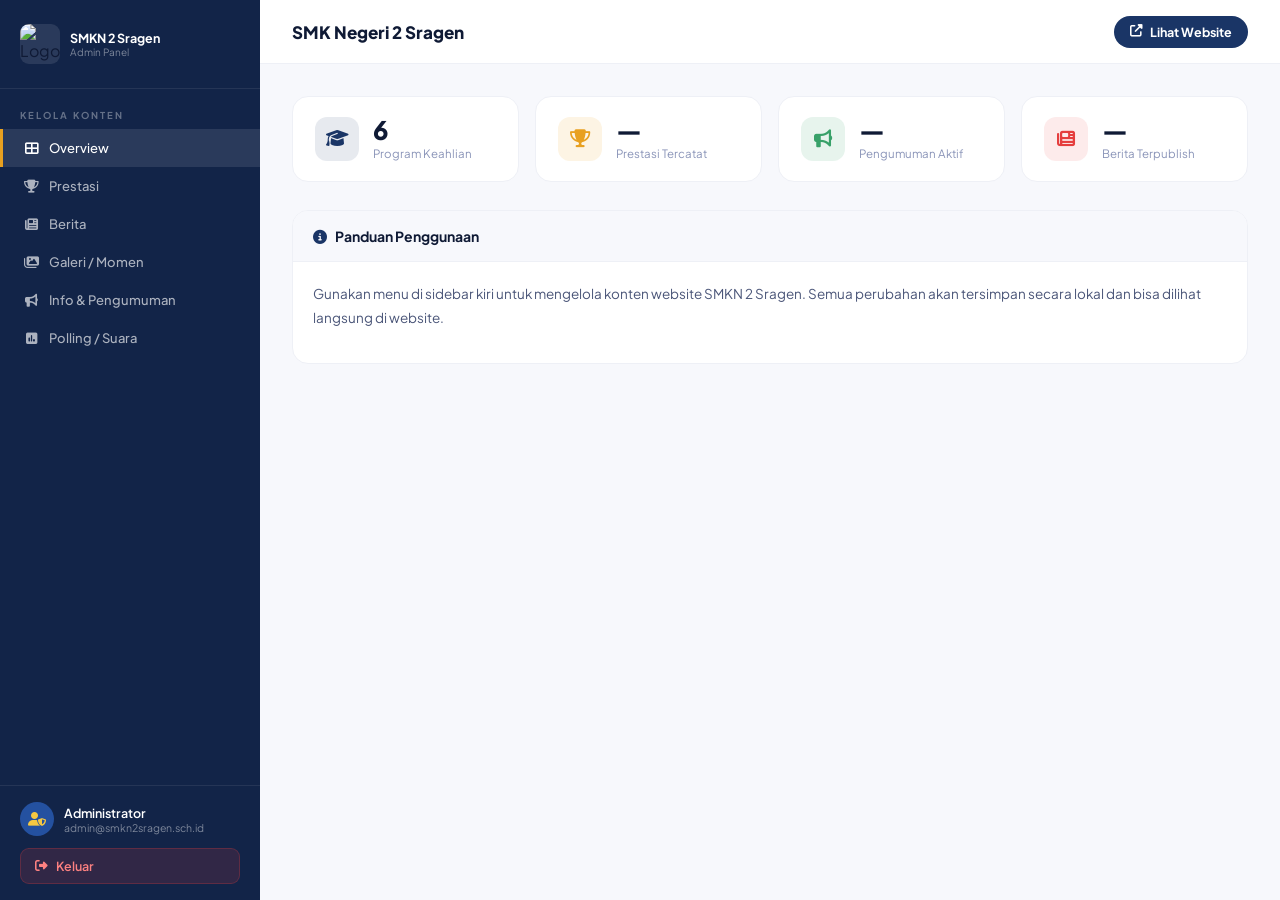
==== dashboard.html @ e3b2fd7d "Add files via upload" ====
<!DOCTYPE html>
<html lang="id">
<head>
  <meta charset="UTF-8" />
  <meta name="viewport" content="width=device-width, initial-scale=1.0" />
  <link rel="icon" href="https://smkn2sragen.sch.id/twosra-iot/assets/img/profile-img.png" />
  <title>Dashboard Admin — SMK Negeri 2 Sragen</title>
  <meta name="robots" content="noindex, nofollow" />
  <link rel="preconnect" href="https://fonts.googleapis.com" />
  <link href="https://fonts.googleapis.com/css2?family=Plus+Jakarta+Sans:wght@300;400;500;600;700;800&display=swap" rel="stylesheet" />
  <link rel="stylesheet" href="https://cdnjs.cloudflare.com/ajax/libs/font-awesome/6.5.0/css/all.min.css" />
  <style>
    *, *::before, *::after { box-sizing: border-box; margin: 0; padding: 0; }
    :root {
      --navy: #1a3566; --navy-dk: #122448; --navy-lt: #2451a0;
      --gold: #e8a020; --gold-lt: #f5c842;
      --white: #ffffff; --gray-1: #f7f8fc; --gray-2: #eef0f6; --gray-3: #d1d5e0;
      --text-1: #0f1a35; --text-2: #4a5578; --text-3: #8a94b8;
      --green: #38a169; --red: #e53e3e; --orange: #dd6b20;
      --sans: 'Plus Jakarta Sans', system-ui, sans-serif;
      --sidebar-w: 260px;
    }
    html { scroll-behavior: smooth; }
    body { font-family: var(--sans); background: var(--gray-1); color: var(--text-1); display: flex; min-height: 100vh; }

    /* ── SIDEBAR ── */
    .sidebar {
      width: var(--sidebar-w); background: var(--navy-dk);
      position: fixed; top: 0; left: 0; bottom: 0;
      display: flex; flex-direction: column;
      z-index: 100; transition: transform .3s;
    }
    .sidebar-logo {
      padding: 24px 20px; border-bottom: 1px solid rgba(255,255,255,.08);
      display: flex; align-items: center; gap: 10px;
    }
    .sidebar-logo-icon {
      width: 40px; height: 40px; border-radius: 9px;
      overflow: hidden; background: rgba(255,255,255,.1);
      display: flex; align-items: center; justify-content: center; flex-shrink: 0;
    }
    .sidebar-logo-icon img { width: 100%; height: 100%; object-fit: contain; }
    .sidebar-logo-text .name { font-size: 12.5px; font-weight: 700; color: #fff; line-height: 1.3; }
    .sidebar-logo-text .sub { font-size: 10px; color: rgba(255,255,255,.45); }

    .sidebar-section-title {
      font-size: 9.5px; font-weight: 700; letter-spacing: 2px; text-transform: uppercase;
      color: rgba(255,255,255,.35); padding: 20px 20px 8px;
    }
    .sidebar-nav { flex: 1; overflow-y: auto; padding-bottom: 16px; }
    .nav-item {
      display: flex; align-items: center; gap: 10px;
      padding: 11px 20px; font-size: 13px; font-weight: 500;
      color: rgba(255,255,255,.65); text-decoration: none; cursor: pointer;
      border-left: 3px solid transparent;
      transition: background .2s, color .2s, border-color .2s;
    }
    .nav-item:hover { background: rgba(255,255,255,.06); color: rgba(255,255,255,.9); }
    .nav-item.active { background: rgba(255,255,255,.1); color: #fff; border-left-color: var(--gold); }
    .nav-item i { width: 16px; text-align: center; font-size: 13px; }
    .nav-item .badge {
      margin-left: auto; background: var(--gold); color: var(--navy-dk);
      font-size: 9px; font-weight: 800; padding: 1px 7px; border-radius: 100px;
    }

    .sidebar-footer {
      padding: 16px 20px; border-top: 1px solid rgba(255,255,255,.08);
    }
    .admin-info { display: flex; align-items: center; gap: 10px; margin-bottom: 12px; }
    .admin-avatar {
      width: 34px; height: 34px; border-radius: 50%;
      background: var(--navy-lt); display: flex; align-items: center;
      justify-content: center; font-size: 14px; color: var(--gold-lt); flex-shrink: 0;
    }
    .admin-name { font-size: 12.5px; font-weight: 600; color: #fff; }
    .admin-role { font-size: 10.5px; color: rgba(255,255,255,.45); }
    .btn-logout {
      display: flex; align-items: center; gap: 8px;
      width: 100%; padding: 9px 14px; border-radius: 9px;
      background: rgba(229,62,62,.15); border: 1px solid rgba(229,62,62,.25);
      color: #fc8181; font-family: var(--sans); font-size: 12.5px; font-weight: 600;
      cursor: pointer; transition: background .2s;
    }
    .btn-logout:hover { background: rgba(229,62,62,.25); }

    /* ── MAIN ── */
    .main {
      margin-left: var(--sidebar-w); flex: 1;
      display: flex; flex-direction: column; min-height: 100vh;
    }

    /* Topbar */
    .topbar {
      background: var(--white); border-bottom: 1px solid var(--gray-2);
      padding: 0 32px; height: 64px;
      display: flex; align-items: center; justify-content: space-between;
      position: sticky; top: 0; z-index: 50;
    }
    .topbar-left h2 { font-size: 17px; font-weight: 800; color: var(--text-1); }
    .topbar-left p { font-size: 12px; color: var(--text-3); }
    .topbar-right { display: flex; align-items: center; gap: 10px; }
    .topbar-btn {
      width: 36px; height: 36px; border-radius: 9px;
      background: var(--gray-1); border: 1px solid var(--gray-2);
      display: flex; align-items: center; justify-content: center;
      font-size: 13px; color: var(--text-2); cursor: pointer;
      transition: background .2s, color .2s;
    }
    .topbar-btn:hover { background: var(--navy); color: #fff; }
    .view-site-btn {
      display: inline-flex; align-items: center; gap: 7px;
      background: var(--navy); color: #fff;
      padding: 8px 16px; border-radius: 100px;
      font-size: 12.5px; font-weight: 700; text-decoration: none;
      transition: background .2s;
    }
    .view-site-btn:hover { background: var(--navy-lt); }

    /* Content area */
    .content { padding: 32px; flex: 1; }

    /* ── PANELS (tabs) ── */
    .panel { display: none; }
    .panel.active { display: block; }

    /* ── OVERVIEW CARDS ── */
    .overview-grid { display: grid; grid-template-columns: repeat(4,1fr); gap: 16px; margin-bottom: 28px; }
    .ov-card {
      background: var(--white); border-radius: 16px; padding: 20px 22px;
      border: 1px solid var(--gray-2);
      display: flex; align-items: center; gap: 14px;
    }
    .ov-icon {
      width: 44px; height: 44px; border-radius: 12px; flex-shrink: 0;
      display: flex; align-items: center; justify-content: center; font-size: 18px;
    }
    .ov-icon.navy { background: rgba(26,53,102,.1); color: var(--navy); }
    .ov-icon.gold { background: rgba(232,160,32,.12); color: var(--gold); }
    .ov-icon.green { background: rgba(56,161,105,.12); color: var(--green); }
    .ov-icon.red { background: rgba(229,62,62,.1); color: var(--red); }
    .ov-num { font-size: 1.6rem; font-weight: 800; color: var(--text-1); line-height: 1; }
    .ov-lbl { font-size: 11.5px; color: var(--text-3); margin-top: 3px; }

    /* ── SECTION HEADER ── */
    .sec-header {
      display: flex; align-items: center; justify-content: space-between;
      margin-bottom: 20px; flex-wrap: wrap; gap: 12px;
    }
    .sec-header h3 { font-size: 16px; font-weight: 800; color: var(--text-1); }
    .sec-header p { font-size: 12.5px; color: var(--text-3); margin-top: 2px; }

    /* ── BUTTONS ── */
    .btn-primary {
      display: inline-flex; align-items: center; gap: 7px;
      background: var(--navy); color: #fff;
      padding: 9px 18px; border-radius: 100px;
      font-family: var(--sans); font-size: 12.5px; font-weight: 700;
      border: none; cursor: pointer; transition: background .2s, transform .2s;
    }
    .btn-primary:hover { background: var(--navy-lt); transform: translateY(-1px); }
    .btn-danger {
      display: inline-flex; align-items: center; gap: 6px;
      background: rgba(229,62,62,.1); color: var(--red);
      padding: 7px 14px; border-radius: 100px;
      font-family: var(--sans); font-size: 11.5px; font-weight: 700;
      border: 1px solid rgba(229,62,62,.2); cursor: pointer; transition: background .2s;
    }
    .btn-danger:hover { background: rgba(229,62,62,.18); }
    .btn-edit {
      display: inline-flex; align-items: center; gap: 6px;
      background: rgba(26,53,102,.08); color: var(--navy);
      padding: 7px 14px; border-radius: 100px;
      font-family: var(--sans); font-size: 11.5px; font-weight: 700;
      border: 1px solid rgba(26,53,102,.15); cursor: pointer; transition: background .2s;
    }
    .btn-edit:hover { background: rgba(26,53,102,.15); }
    .btn-sm {
      padding: 5px 12px !important; font-size: 11px !important;
    }

    /* ── TABLE ── */
    .table-wrap {
      background: var(--white); border-radius: 16px;
      border: 1px solid var(--gray-2); overflow: hidden;
    }
    .table-toolbar {
      padding: 16px 20px; border-bottom: 1px solid var(--gray-2);
      display: flex; align-items: center; gap: 10px; flex-wrap: wrap;
    }
    .search-input {
      flex: 1; min-width: 180px; padding: 8px 14px;
      border: 1.5px solid var(--gray-3); border-radius: 100px;
      font-family: var(--sans); font-size: 13px; color: var(--text-1);
      outline: none; background: var(--gray-1);
    }
    .search-input:focus { border-color: var(--navy); background: var(--white); }
    table { width: 100%; border-collapse: collapse; }
    thead th {
      background: var(--gray-1); padding: 11px 16px;
      text-align: left; font-size: 11px; font-weight: 700;
      letter-spacing: 1px; text-transform: uppercase; color: var(--text-3);
      border-bottom: 1px solid var(--gray-2);
    }
    tbody tr { border-bottom: 1px solid var(--gray-2); transition: background .15s; }
    tbody tr:last-child { border-bottom: none; }
    tbody tr:hover { background: var(--gray-1); }
    tbody td { padding: 13px 16px; font-size: 13px; color: var(--text-2); vertical-align: middle; }
    tbody td strong { color: var(--text-1); font-weight: 600; }
    .td-actions { display: flex; gap: 6px; }

    /* Badge status */
    .status {
      display: inline-flex; align-items: center; gap: 5px;
      font-size: 10.5px; font-weight: 700; letter-spacing: .5px;
      padding: 3px 10px; border-radius: 100px;
    }
    .status::before { content: ''; width: 5px; height: 5px; border-radius: 50%; }
    .status.aktif { background: rgba(56,161,105,.12); color: var(--green); }
    .status.aktif::before { background: var(--green); }
    .status.draft { background: rgba(139,148,184,.12); color: var(--text-3); }
    .status.draft::before { background: var(--text-3); }
    .status.hot { background: rgba(232,160,32,.12); color: var(--orange); }
    .status.hot::before { background: var(--orange); }

    /* ── MODAL ── */
    .modal-overlay {
      position: fixed; inset: 0; background: rgba(0,0,0,.55);
      z-index: 900; display: none; align-items: center; justify-content: center;
      padding: 20px;
    }
    .modal-overlay.open { display: flex; }
    .modal {
      background: var(--white); border-radius: 20px;
      width: 100%; max-width: 560px;
      max-height: 90vh; overflow-y: auto;
      box-shadow: 0 32px 80px rgba(0,0,0,.3);
      animation: modalIn .25s ease;
    }
    @keyframes modalIn { from { opacity:0; transform: translateY(20px) scale(.97); } to { opacity:1; transform: none; } }
    .modal-header {
      padding: 24px 28px 0;
      display: flex; align-items: center; justify-content: space-between;
    }
    .modal-header h3 { font-size: 17px; font-weight: 800; color: var(--text-1); }
    .modal-close {
      width: 32px; height: 32px; border-radius: 50%;
      background: var(--gray-1); border: none; cursor: pointer;
      display: flex; align-items: center; justify-content: center;
      font-size: 14px; color: var(--text-2); transition: background .2s;
    }
    .modal-close:hover { background: var(--gray-2); }
    .modal-body { padding: 20px 28px 28px; }

    /* Form fields */
    .field { margin-bottom: 18px; }
    .field label {
      display: block; font-size: 11.5px; font-weight: 700;
      color: var(--text-2); margin-bottom: 7px; letter-spacing: .3px;
    }
    .field input, .field textarea, .field select {
      width: 100%; padding: 10px 14px;
      border: 1.5px solid var(--gray-3); border-radius: 10px;
      font-family: var(--sans); font-size: 13.5px; color: var(--text-1);
      background: var(--gray-1); outline: none;
      transition: border-color .2s, background .2s;
    }
    .field input:focus, .field textarea:focus, .field select:focus {
      border-color: var(--navy); background: var(--white);
    }
    .field textarea { resize: vertical; min-height: 90px; }
    .field-row { display: grid; grid-template-columns: 1fr 1fr; gap: 14px; }
    .modal-footer {
      padding: 16px 28px; border-top: 1px solid var(--gray-2);
      display: flex; gap: 10px; justify-content: flex-end;
    }
    .btn-cancel {
      padding: 9px 20px; border-radius: 100px;
      background: var(--gray-1); border: 1px solid var(--gray-3);
      font-family: var(--sans); font-size: 13px; font-weight: 600;
      color: var(--text-2); cursor: pointer;
    }
    .btn-save {
      padding: 9px 24px; border-radius: 100px;
      background: var(--navy); border: none;
      font-family: var(--sans); font-size: 13px; font-weight: 700;
      color: #fff; cursor: pointer; transition: background .2s;
      display: flex; align-items: center; gap: 7px;
    }
    .btn-save:hover { background: var(--navy-lt); }

    /* ── CUSTOM CONFIRM DIALOG ── */
    .confirm-overlay {
      position: fixed; inset: 0; z-index: 9998;
      background: rgba(0,0,0,.45); backdrop-filter: blur(3px);
      display: none; align-items: center; justify-content: center; padding: 20px;
    }
    .confirm-overlay.open { display: flex; }
    .confirm-dialog {
      background: var(--white); border-radius: 20px;
      padding: 36px 32px 28px; width: 100%; max-width: 380px;
      text-align: center; position: relative;
      box-shadow: 0 24px 60px rgba(0,0,0,.22), 0 0 0 1px rgba(0,0,0,.05);
      animation: confirmIn .22s cubic-bezier(.34,1.56,.64,1);
    }
    @keyframes confirmIn {
      from { opacity: 0; transform: scale(.88) translateY(16px); }
      to   { opacity: 1; transform: none; }
    }
    .confirm-ico {
      width: 60px; height: 60px; border-radius: 50%;
      display: flex; align-items: center; justify-content: center;
      font-size: 24px; margin: 0 auto 18px;
    }
    .confirm-ico.danger  { background: rgba(229,62,62,.1);  color: #e53e3e; }
    .confirm-ico.warning { background: rgba(232,160,32,.12); color: var(--gold); }
    .confirm-ico.navy    { background: rgba(26,53,102,.1);   color: var(--navy); }
    .confirm-title { font-size: 17px; font-weight: 800; color: var(--text-1); margin-bottom: 8px; }
    .confirm-msg   { font-size: 13.5px; color: var(--text-2); line-height: 1.7; margin-bottom: 26px; }
    .confirm-btns  { display: flex; gap: 10px; }
    .confirm-btn-cancel {
      flex: 1; padding: 11px; border-radius: 100px;
      background: var(--gray-1); border: 1.5px solid var(--gray-3);
      font-family: var(--sans); font-size: 13px; font-weight: 600;
      color: var(--text-2); cursor: pointer; transition: background .2s;
    }
    .confirm-btn-cancel:hover { background: var(--gray-2); }
    .confirm-btn-ok {
      flex: 1; padding: 11px; border-radius: 100px; border: none;
      font-family: var(--sans); font-size: 13px; font-weight: 700;
      color: #fff; cursor: pointer; transition: opacity .2s, transform .15s;
    }
    .confirm-btn-ok:hover { opacity: .88; transform: translateY(-1px); }
    .confirm-btn-ok.danger  { background: #e53e3e; }
    .confirm-btn-ok.warning { background: var(--gold); color: var(--navy-dk); }
    .confirm-btn-ok.navy    { background: var(--navy); }

    /* ── TOAST ── */
    .toast {
      position: fixed; bottom: 28px; right: 28px; z-index: 9999;
      background: var(--navy-dk); color: #fff;
      padding: 12px 20px; border-radius: 12px;
      font-size: 13px; font-weight: 600;
      display: flex; align-items: center; gap: 10px;
      box-shadow: 0 12px 32px rgba(0,0,0,.25);
      transform: translateY(80px); opacity: 0;
      transition: transform .3s ease, opacity .3s ease;
    }
    .toast.show { transform: translateY(0); opacity: 1; }
    .toast i { color: var(--gold-lt); }

    /* ── QUICK EDIT CARD ── */
    .edit-card {
      background: var(--white); border-radius: 16px;
      border: 1px solid var(--gray-2); margin-bottom: 16px; overflow: hidden;
    }
    .edit-card-header {
      padding: 16px 20px; background: var(--gray-1);
      border-bottom: 1px solid var(--gray-2);
      display: flex; align-items: center; justify-content: space-between;
    }
    .edit-card-header h4 { font-size: 14px; font-weight: 700; color: var(--text-1); }
    .edit-card-body { padding: 20px; }

    /* Responsive */
    @media (max-width: 1024px) {
      .overview-grid { grid-template-columns: repeat(2,1fr); }
    }
    @media (max-width: 768px) {
      .sidebar { transform: translateX(-100%); }
      .sidebar.open { transform: none; }
      .main { margin-left: 0; }
      .overview-grid { grid-template-columns: 1fr 1fr; }
      .content { padding: 20px 16px; }
      .topbar { padding: 0 16px; }
    }
  </style>
</head>
<body>

<!-- ── SIDEBAR ── -->
<aside class="sidebar" id="sidebar">
  <div class="sidebar-logo">
    <div class="sidebar-logo-icon">
      <img src="https://smkn2sragen.sch.id/twosra-iot/assets/img/profile-img.png" alt="Logo" />
    </div>
    <div class="sidebar-logo-text">
      <div class="name">SMKN 2 Sragen</div>
      <div class="sub">Admin Panel</div>
    </div>
  </div>

  <div class="sidebar-nav">
    <div class="sidebar-section-title">Kelola Konten</div>
    <a class="nav-item active" onclick="showPanel('overview')"><i class="fas fa-th-large"></i> Overview</a>
    <a class="nav-item" onclick="showPanel('prestasi')"><i class="fas fa-trophy"></i> Prestasi</a>
    <a class="nav-item" onclick="showPanel('berita')"><i class="fas fa-newspaper"></i> Berita</a>
    <a class="nav-item" onclick="showPanel('galeri')"><i class="fas fa-images"></i> Galeri / Momen</a>
    <a class="nav-item" onclick="showPanel('pengumuman')"><i class="fas fa-bullhorn"></i> Info &amp; Pengumuman</a>
    <a class="nav-item" onclick="showPanel('polling')"><i class="fas fa-poll"></i> Polling / Suara</a>
  </div>

  <div class="sidebar-footer">
    <div class="admin-info">
      <div class="admin-avatar"><i class="fas fa-user-shield"></i></div>
      <div>
        <div class="admin-name">Administrator</div>
        <div class="admin-role" id="sidebarEmail">admin@smkn2sragen.sch.id</div>
      </div>
    </div>
    <button class="btn-logout" onclick="logoutFirebase()"><i class="fas fa-sign-out-alt"></i> Keluar</button>
  </div>
</aside>

<!-- ── MAIN ── -->
<div class="main">
  <!-- Topbar -->
  <div class="topbar">
    <div class="topbar-left">
      <h2>SMK Negeri 2 Sragen</h2>
    </div>
    <div class="topbar-right">
      <a href="index.html" target="_blank" class="view-site-btn"><i class="fas fa-external-link-alt"></i> Lihat Website</a>
    </div>
  </div>

  <!-- Content -->
  <div class="content">

    <!-- ══ OVERVIEW ══ -->
    <div class="panel active" id="panel-overview">
      <div class="overview-grid">
        <div class="ov-card">
          <div class="ov-icon navy"><i class="fas fa-graduation-cap"></i></div>
          <div><div class="ov-num">6</div><div class="ov-lbl">Program Keahlian</div></div>
        </div>
        <div class="ov-card">
          <div class="ov-icon gold"><i class="fas fa-trophy"></i></div>
          <div><div class="ov-num" id="ov-num-prestasi">—</div><div class="ov-lbl">Prestasi Tercatat</div></div>
        </div>
        <div class="ov-card">
          <div class="ov-icon green"><i class="fas fa-bullhorn"></i></div>
          <div><div class="ov-num" id="ov-num-pengumuman">—</div><div class="ov-lbl">Pengumuman Aktif</div></div>
        </div>
        <div class="ov-card">
          <div class="ov-icon red"><i class="fas fa-newspaper"></i></div>
          <div><div class="ov-num" id="ov-num-berita">—</div><div class="ov-lbl">Berita Terpublish</div></div>
        </div>
      </div>

      <div class="edit-card">
        <div class="edit-card-header">
          <h4><i class="fas fa-info-circle" style="color:var(--navy);margin-right:8px;"></i>Panduan Penggunaan</h4>
        </div>
        <div class="edit-card-body">
          <p style="font-size:13.5px;color:var(--text-2);line-height:1.8;margin-bottom:12px;">Gunakan menu di sidebar kiri untuk mengelola konten website SMKN 2 Sragen. Semua perubahan akan tersimpan secara lokal dan bisa dilihat langsung di website.</p>

        </div>
      </div>
    </div>

    <!-- ══ PRESTASI ══ -->
    <div class="panel" id="panel-prestasi">
      <div class="sec-header">
        <div><h3>Data Prestasi Siswa</h3></div>
        <button class="btn-primary" onclick="openModal('prestasi')"><i class="fas fa-plus"></i> Tambah Prestasi</button>
      </div>
      <div class="table-wrap">
        <div class="table-toolbar">
          <input class="search-input" placeholder="Cari prestasi..." oninput="filterTable(this,'tbl-prestasi')" />
        </div>
        <table id="tbl-prestasi">
          <thead><tr><th>Medali</th><th>Nama Prestasi</th><th>Tingkat</th><th>Keterangan</th><th>Tahun</th><th>Foto</th><th>Aksi</th></tr></thead>
          <tbody>
            <tr><td>🥇</td><td><strong>Juara 1 LKS Teknik Kendaraan Ringan</strong></td><td>Provinsi</td><td>LKS Bidang Otomotif — Jawa Tengah</td><td>2025</td><td class="td-actions"><button class="btn-edit btn-sm" onclick="openModal('prestasi',{id:1})"><i class="fas fa-edit"></i> Edit</button><button class="btn-danger btn-sm"><i class="fas fa-trash"></i></button></td></tr>
            <tr><td>🏆</td><td><strong>Finalis LKS Nasional Teknik Listrik</strong></td><td>Nasional</td><td>LKS Tingkat Nasional — Jakarta</td><td>2025</td><td class="td-actions"><button class="btn-edit btn-sm" onclick="openModal('prestasi',{id:2})"><i class="fas fa-edit"></i> Edit</button><button class="btn-danger btn-sm"><i class="fas fa-trash"></i></button></td></tr>
            <tr><td>🥇</td><td><strong>Juara Umum Olimpiade Sains Terapan</strong></td><td>Kabupaten</td><td>OST Kabupaten Sragen</td><td>2025</td><td class="td-actions"><button class="btn-edit btn-sm" onclick="openModal('prestasi',{id:3})"><i class="fas fa-edit"></i> Edit</button><button class="btn-danger btn-sm"><i class="fas fa-trash"></i></button></td></tr>
            <tr><td>🥇</td><td><strong>Juara 3 Khitobah Putri MAPSI SMK</strong></td><td>Provinsi</td><td>MAPSI Jawa Tengah 2025</td><td>2025</td><td class="td-actions"><button class="btn-edit btn-sm" onclick="openModal('prestasi',{id:4})"><i class="fas fa-edit"></i> Edit</button><button class="btn-danger btn-sm"><i class="fas fa-trash"></i></button></td></tr>
            <tr><td>🥈</td><td><strong>Juara 2 LKS Desain Pemodelan Bangunan</strong></td><td>Provinsi</td><td>LKS Bidang Teknik Bangunan</td><td>2024</td><td class="td-actions"><button class="btn-edit btn-sm" onclick="openModal('prestasi',{id:5})"><i class="fas fa-edit"></i> Edit</button><button class="btn-danger btn-sm"><i class="fas fa-trash"></i></button></td></tr>
            <tr><td>🎖️</td><td><strong>Piala Bergilir LKBB Garuda Muda Season 1</strong></td><td>Kabupaten</td><td>Paskibra SMKN 2 Sragen</td><td>2025</td><td class="td-actions"><button class="btn-edit btn-sm" onclick="openModal('prestasi',{id:6})"><i class="fas fa-edit"></i> Edit</button><button class="btn-danger btn-sm"><i class="fas fa-trash"></i></button></td></tr>
          </tbody>
        </table>
      </div>
    </div>

    <!-- ══ BERITA ══ -->
    <div class="panel" id="panel-berita">
      <div class="sec-header">
        <div><h3>Berita &amp; Artikel</h3></div>
        <button class="btn-primary" onclick="openModal('berita')"><i class="fas fa-plus"></i> Tambah Berita</button>
      </div>
      <div class="table-wrap">
        <div class="table-toolbar">
          <input class="search-input" placeholder="Cari berita..." oninput="filterTable(this,'tbl-berita')" />
        </div>
        <table id="tbl-berita">
          <thead><tr><th>Tanggal</th><th>Judul Berita</th><th>Kategori</th><th>Status</th><th>Aksi</th></tr></thead>
          <tbody>
            <tr><td>25 Nov 2025</td><td><strong>Elsa Mutia Hafid Raih Juara 3 Khitobah MAPSI Jawa Tengah 2025</strong></td><td>Prestasi</td><td><span class="status aktif">Publish</span></td><td class="td-actions"><button class="btn-edit btn-sm" onclick="openModal('berita',{id:1})"><i class="fas fa-edit"></i> Edit</button><button class="btn-danger btn-sm"><i class="fas fa-trash"></i></button></td></tr>
            <tr><td>20 Nov 2025</td><td><strong>SMKN 2 Sragen Rebut Piala Bergilir LKBB Garuda Muda Season 1</strong></td><td>Kesiswaan</td><td><span class="status aktif">Publish</span></td><td class="td-actions"><button class="btn-edit btn-sm" onclick="openModal('berita',{id:2})"><i class="fas fa-edit"></i> Edit</button><button class="btn-danger btn-sm"><i class="fas fa-trash"></i></button></td></tr>
            <tr><td>5 Nov 2025</td><td><strong>SMKN 2 Sragen Terima Bantuan Lab Fiber Optic dari Kominfo</strong></td><td>Teknologi</td><td><span class="status aktif">Publish</span></td><td class="td-actions"><button class="btn-edit btn-sm" onclick="openModal('berita',{id:3})"><i class="fas fa-edit"></i> Edit</button><button class="btn-danger btn-sm"><i class="fas fa-trash"></i></button></td></tr>
            <tr><td>5 Mar 2025</td><td><strong>HUT ke-23 SMKN 2 Sragen dengan Penanaman 2.300 Pohon</strong></td><td>Lingkungan</td><td><span class="status draft">Draft</span></td><td class="td-actions"><button class="btn-edit btn-sm" onclick="openModal('berita',{id:4})"><i class="fas fa-edit"></i> Edit</button><button class="btn-danger btn-sm"><i class="fas fa-trash"></i></button></td></tr>
          </tbody>
        </table>
      </div>
    </div>

    <!-- ══ GALERI ══ -->
    <div class="panel" id="panel-galeri">
      <div class="sec-header">
        <div><h3>Galeri Foto &amp; Momen Kegiatan</h3></div>
        <button class="btn-primary" onclick="openModal('galeri')"><i class="fas fa-plus"></i> Upload Foto</button>
      </div>
      <div class="table-wrap">
        <div class="table-toolbar">
          <input class="search-input" placeholder="Cari foto..." oninput="filterTable(this,'tbl-galeri')" />
        </div>
        <table id="tbl-galeri">
          <thead><tr><th>Preview</th><th>Judul / Caption</th><th>Kategori</th><th>Status</th><th>Aksi</th></tr></thead>
          <tbody>
            <tr><td><div style="width:56px;height:40px;border-radius:7px;overflow:hidden;"><img src="https://raw.githubusercontent.com/l63666365-ops/Foto/refs/heads/main/plang-smk-1-scaled.jpg" style="width:100%;height:100%;object-fit:cover;" /></div></td><td><strong>Gerbang Utama SMKN 2 Sragen</strong></td><td>Gedung</td><td><span class="status aktif">Tampil</span></td><td class="td-actions"><button class="btn-edit btn-sm" onclick="openModal('galeri',{id:1})"><i class="fas fa-edit"></i> Edit</button><button class="btn-danger btn-sm"><i class="fas fa-trash"></i></button></td></tr>
            <tr><td><div style="width:56px;height:40px;border-radius:7px;overflow:hidden;"><img src="https://raw.githubusercontent.com/l63666365-ops/Foto/refs/heads/main/42944920_1890171144435131_8386577090693483445_n(1).jpg" style="width:100%;height:100%;object-fit:cover;" /></div></td><td><strong>Kegiatan Siswa SMKN 2 Sragen</strong></td><td>Kegiatan</td><td><span class="status aktif">Tampil</span></td><td class="td-actions"><button class="btn-edit btn-sm" onclick="openModal('galeri',{id:2})"><i class="fas fa-edit"></i> Edit</button><button class="btn-danger btn-sm"><i class="fas fa-trash"></i></button></td></tr>
            <tr><td><div style="width:56px;height:40px;border-radius:7px;overflow:hidden;background:var(--gray-2);display:flex;align-items:center;justify-content:center;font-size:18px;">⚙️</div></td><td><strong>Praktik Bengkel CNC — Teknik Pemesinan</strong></td><td>Praktik</td><td><span class="status aktif">Tampil</span></td><td class="td-actions"><button class="btn-edit btn-sm" onclick="openModal('galeri',{id:3})"><i class="fas fa-edit"></i> Edit</button><button class="btn-danger btn-sm"><i class="fas fa-trash"></i></button></td></tr>
          </tbody>
        </table>
      </div>
    </div>

    <!-- ══ PENGUMUMAN ══ -->
    <div class="panel" id="panel-pengumuman">
      <div class="sec-header">
        <div><h3>Info &amp; Pengumuman</h3></div>
        <button class="btn-primary" onclick="openModal('pengumuman')"><i class="fas fa-plus"></i> Tambah Pengumuman</button>
      </div>
      <div class="table-wrap">
        <table id="tbl-pengumuman">
          <thead><tr><th>Tanggal</th><th>Judul Pengumuman</th><th>Kategori</th><th>Status</th><th>Foto</th><th>Aksi</th></tr></thead>
          <tbody>
            <tr><td>01 Jun 2026</td><td><strong>PPDB Tahun Ajaran 2025/2026 resmi dibuka!</strong></td><td>PPDB</td><td><span class="status aktif">Aktif</span></td><td class="td-actions"><button class="btn-edit btn-sm" onclick="openModal('pengumuman',{id:1})"><i class="fas fa-edit"></i> Edit</button><button class="btn-danger btn-sm"><i class="fas fa-trash"></i></button></td></tr>
            <tr><td>05 Jun 2026</td><td><strong>Pengambilan Ijazah Alumni Angkatan 2025</strong></td><td>Administrasi</td><td><span class="status aktif">Aktif</span></td><td class="td-actions"><button class="btn-edit btn-sm" onclick="openModal('pengumuman',{id:2})"><i class="fas fa-edit"></i> Edit</button><button class="btn-danger btn-sm"><i class="fas fa-trash"></i></button></td></tr>
            <tr><td>07 Jun 2026</td><td><strong>Pelantikan Taruna OSIS Angkatan XIII</strong></td><td>Kesiswaan</td><td><span class="status aktif">Aktif</span></td><td class="td-actions"><button class="btn-edit btn-sm" onclick="openModal('pengumuman',{id:3})"><i class="fas fa-edit"></i> Edit</button><button class="btn-danger btn-sm"><i class="fas fa-trash"></i></button></td></tr>
          </tbody>
        </table>
      </div>
    </div>

    <!-- ══ POLLING ══ -->
    <div class="panel" id="panel-polling">
      <div class="sec-header">
        <div><h3>Polling &amp; Jajak Pendapat</h3></div>
        <button class="btn-primary" onclick="openModal('polling')"><i class="fas fa-plus"></i> Buat Polling</button>
      </div>
      <div id="polling-live-container">
        <div style="text-align:center;padding:40px;color:var(--text-3);"><i class="fas fa-spinner fa-spin"></i> Memuat polling...</div>
      </div>
    </div>

  </div><!-- /content -->
</div><!-- /main -->

<!-- ══ MODAL ══ -->
<div class="modal-overlay" id="modalOverlay" onclick="closeModal(event)">
  <div class="modal" id="modal">
    <div class="modal-header">
      <h3 id="modalTitle">Edit Data</h3>
      <button class="modal-close" onclick="closeModalDirect()"><i class="fas fa-times"></i></button>
    </div>
    <div class="modal-body" id="modalBody"></div>
    <div class="modal-footer">
      <button class="btn-cancel" onclick="closeModalDirect()">Batal</button>
      <button class="btn-save" onclick="saveModal()"><i class="fas fa-save"></i> Simpan</button>
    </div>
  </div>
</div>

<!-- ── CUSTOM CONFIRM DIALOG ── -->
<div class="confirm-overlay" id="confirmOverlay">
  <div class="confirm-dialog">
    <div class="confirm-ico danger" id="confirmIco"><i id="confirmIcoIcon" class="fas fa-trash-alt"></i></div>
    <div class="confirm-title" id="confirmTitle">Hapus Item</div>
    <div class="confirm-msg"   id="confirmMsg">Apakah kamu yakin?</div>
    <div class="confirm-btns">
      <button class="confirm-btn-cancel" id="confirmCancel">Batal</button>
      <button class="confirm-btn-ok danger" id="confirmOk">Hapus</button>
    </div>
  </div>
</div>

<!-- ── TOAST ── -->
<div class="toast" id="toast"><i class="fas fa-check-circle"></i> <span id="toastMsg">Perubahan berhasil disimpan!</span></div>

<!-- Script UI — tidak butuh Firebase, langsung tersedia -->
<!-- ── Script UI (global, tidak butuh Firebase) ── -->
<script>
  const panels = {
    overview:   { title:'Dashboard Overview' },
    prestasi:   { title:'Prestasi Siswa' },
    berita:     { title:'Berita & Artikel' },
    galeri:     { title:'Galeri / Momen Kegiatan' },
    pengumuman: { title:'Info & Pengumuman' },
    polling:    { title:'Polling / Suara' },
  };

  function showPanel(id) {
    document.querySelectorAll('.panel').forEach(p => p.classList.remove('active'));
    document.querySelectorAll('.nav-item').forEach(n => n.classList.remove('active'));
    const panel = document.getElementById('panel-' + id);
    if (panel) panel.classList.add('active');
    const navEl = document.querySelector('.nav-item[onclick="showPanel(\'' + id + '\')"]');
    if (navEl) navEl.classList.add('active');
    const el = document.getElementById('topbarTitle');
    if (el && panels[id]) el.textContent = panels[id].title;
    if (window._loadTable) window._loadTable(id);
    // Simpan panel aktif biar tidak reset saat refresh
    localStorage.setItem('dash_panel', id);
  }

  // Restore panel SEGERA saat halaman load — sebelum Firebase selesai init
  // Hanya switch CSS class, load tabel nanti dihandle initDashboard
  (function immediateRestore() {
    const last = localStorage.getItem('dash_panel');
    if (!last) return;
    const panel = document.getElementById('panel-' + last);
    if (!panel) return;
    // Switch panel aktif
    document.querySelectorAll('.panel').forEach(p => p.classList.remove('active'));
    panel.classList.add('active');
    // Switch nav aktif
    document.querySelectorAll('.nav-item').forEach(n => n.classList.remove('active'));
    const nav = document.querySelector('.nav-item[onclick="showPanel(\'' + last + '\')"]');
    if (nav) nav.classList.add('active');
    // Update topbar title
    const el = document.getElementById('topbarTitle');
    if (el && panels[last]) el.textContent = panels[last].title;
  })();

  function filterTable(input, tableId) {
    const q = input.value.toLowerCase();
    document.querySelectorAll('#' + tableId + ' tbody tr').forEach(row => {
      row.style.display = row.textContent.toLowerCase().includes(q) ? '' : 'none';
    });
  }

  function closeModal(e) {
    if (e.target === document.getElementById('modalOverlay')) closeModalDirect();
  }
  function closeModalDirect() {
    document.getElementById('modalOverlay').classList.remove('open');
  }

  function saveModal() {
    if (window._fbSave) { window._fbSave(); return; }
    closeModalDirect();
    showToast('Tersimpan!');
  }

  function openModal(col, dataOrNull) {
    if (window._fbOpenModal) { window._fbOpenModal(col, dataOrNull || null); return; }
    document.getElementById('modalTitle').textContent = 'Tambah ' + col;
    document.getElementById('modalBody').innerHTML = '<p style="padding:20px;color:#8a94b8;">Menunggu Firebase...</p>';
    document.getElementById('modalOverlay').classList.add('open');
  }

  function openEdit(col, id) {
    if (window._fbEdit) { window._fbEdit(col, id); return; }
  }

  function deleteItem(col, id, name) {
    if (window._fbDelete) { window._fbDelete(col, id, name); return; }
    window.customConfirm({
      title: 'Hapus Item', okText: 'Hapus', okClass: 'danger', icon: 'fas fa-trash-alt',
      msg: `Yakin hapus <strong>"${name}"</strong>?`,
    }).then(ok => { if (ok) showToast('Dihapus!'); });
  }

  async function confirmDelete(col, id, name) {
    if (arguments.length === 1) { name = col; col = null; id = null; }
    if (window._fbDelete && col && id) { window._fbDelete(col, id, name); return; }
    const ok = await window.customConfirm({
      title: 'Hapus Item', okText: 'Hapus', okClass: 'danger', icon: 'fas fa-trash-alt',
      msg: `Yakin hapus <strong>"${name}"</strong>?<br><small style="color:#e53e3e;">Tindakan ini tidak bisa dibatalkan.</small>`,
    });
    if (ok) showToast('"' + name + '" berhasil dihapus!');
  }

  // ── Custom confirm dialog (menggantikan browser confirm())
  window.customConfirm = ({ title = 'Konfirmasi', msg = '', okText = 'OK', okClass = 'danger', icon = 'fas fa-exclamation-triangle' }) => {
    return new Promise(resolve => {
      const overlay   = document.getElementById('confirmOverlay');
      const icoEl     = document.getElementById('confirmIco');
      const icoIcon   = document.getElementById('confirmIcoIcon');
      const titleEl   = document.getElementById('confirmTitle');
      const msgEl     = document.getElementById('confirmMsg');
      const okBtn     = document.getElementById('confirmOk');
      const cancelBtn = document.getElementById('confirmCancel');

      icoEl.className   = `confirm-ico ${okClass}`;
      icoIcon.className = icon;
      titleEl.textContent = title;
      msgEl.innerHTML     = msg;
      okBtn.textContent   = okText;
      okBtn.className     = `confirm-btn-ok ${okClass}`;

      overlay.classList.add('open');

      const done = (result) => {
        overlay.classList.remove('open');
        okBtn.onclick     = null;
        cancelBtn.onclick = null;
        overlay.onclick   = null;
        resolve(result);
      };

      okBtn.onclick     = () => done(true);
      cancelBtn.onclick = () => done(false);
      overlay.onclick   = (e) => { if (e.target === overlay) done(false); };
    });
  };

  function showToast(msg) {
    const t = document.getElementById('toast');
    document.getElementById('toastMsg').textContent = msg || 'Berhasil!';
    t.classList.add('show');
    setTimeout(() => t.classList.remove('show'), 3000);
  }

  function saveToast() { showToast('Perubahan berhasil disimpan!'); }

  function logout() {
    if (window._fbLogout) { window._fbLogout(); return; }
    window.location.href = 'admin.html';
  }
</script>

<!-- ── Firebase Module ── -->
<script type="module">
  import { initializeApp }    from 'https://www.gstatic.com/firebasejs/10.12.0/firebase-app.js';
  import { getAuth, onAuthStateChanged, signOut } from 'https://www.gstatic.com/firebasejs/10.12.0/firebase-auth.js';
  import { getFirestore, collection, doc, getDocs, getDoc, addDoc, updateDoc, deleteDoc, setDoc, serverTimestamp, onSnapshot }
    from 'https://www.gstatic.com/firebasejs/10.12.0/firebase-firestore.js';

  const firebaseConfig = {
    apiKey: "AIzaSyAvkyQXtfQ3d4pfYxnOEuk1sq8QWArzWXY",
    authDomain: "smkn2sragen-e487b.firebaseapp.com",
    projectId: "smkn2sragen-e487b",
    storageBucket: "smkn2sragen-e487b.firebasestorage.app",
    messagingSenderId: "602192129071",
    appId: "1:602192129071:web:884e02ba2bd6766df22ada"
  };

  const app  = initializeApp(firebaseConfig);
  const auth = getAuth(app);
  const db   = getFirestore(app);

  // ── Auth guard
  onAuthStateChanged(auth, user => {
    if (!user) { window.location.href = 'admin.html'; return; }
    document.getElementById('sidebarEmail').textContent = user.email;
    initDashboard();
  });

  // ── Logout
  window._fbLogout = async () => {
    const ok = await window.customConfirm({
      title: 'Keluar dari Dashboard',
      msg: 'Yakin ingin keluar dari panel admin?',
      okText: 'Keluar', okClass: 'navy', icon: 'fas fa-sign-out-alt',
    });
    if (ok) signOut(auth).then(() => { window.location.href = 'admin.html'; });
  };
  window.logoutFirebase = window._fbLogout;

  // ── Seed data awal
  const SEED = {
    prestasi: [
      { medal:'🥇', nama:'Juara 1 LKS Teknik Kendaraan Ringan', tingkat:'Provinsi', keterangan:'LKS Bidang Otomotif — Jawa Tengah', tahun:'2025', status:'Aktif', foto:'https://images.unsplash.com/photo-1593941707882-a5bba14938c7?w=600&q=80' },
      { medal:'🏆', nama:'Finalis LKS Nasional Teknik Instalasi Listrik', tingkat:'Nasional', keterangan:'LKS Tingkat Nasional — Jakarta', tahun:'2025', status:'Aktif', foto:'https://images.unsplash.com/photo-1621905251189-08b45d6a269e?w=600&q=80' },
      { medal:'🥇', nama:'Juara Umum Olimpiade Sains Terapan', tingkat:'Kabupaten', keterangan:'OST Kabupaten Sragen', tahun:'2025', status:'Aktif', foto:'https://images.unsplash.com/photo-1532094349884-543559244a92?w=600&q=80' },
      { medal:'🥇', nama:'Juara 3 Khitobah Putri MAPSI SMK', tingkat:'Provinsi', keterangan:'MAPSI Jawa Tengah 2025', tahun:'2025', status:'Aktif', foto:'https://images.unsplash.com/photo-1591115765373-5207764f72e7?w=600&q=80' },
      { medal:'🥈', nama:'Juara 2 LKS Desain Pemodelan Bangunan', tingkat:'Provinsi', keterangan:'LKS Bidang Teknik Bangunan', tahun:'2024', status:'Aktif', foto:'https://images.unsplash.com/photo-1503387762-592deb58ef4e?w=600&q=80' },
      { medal:'🎖️', nama:'Piala Bergilir LKBB Garuda Muda Season 1', tingkat:'Kabupaten', keterangan:'Paskibra SMKN 2 Sragen', tahun:'2025', status:'Aktif', foto:'https://images.unsplash.com/photo-1547347298-4074fc3086f0?w=600&q=80' },
    ],
    berita: [
      { judul:'Elsa Mutia Hafid Raih Juara 3 Khitobah Putri MAPSI SMK Jawa Tengah 2025', kategori:'Prestasi', tanggal:'2025-11-25', ringkasan:'Ajang bergengsi MAPSI tingkat SMK se-Provinsi Jawa Tengah 2025 mengharumkan nama SMKN 2 Sragen.', isi:'Sragen — Siswi SMKN 2 Sragen, Elsa Mutia Hafid, berhasil meraih Juara 3 cabang Khitobah Putri MAPSI SMK Provinsi Jawa Tengah 2025. Prestasi ini menjadi kebanggaan seluruh warga SMKN 2 Sragen dan membuktikan bahwa siswa sekolah ini tidak hanya unggul di bidang teknik, tetapi juga di bidang keagamaan.', foto:'https://images.unsplash.com/photo-1591115765373-5207764f72e7?w=800&q=80', status:'Publish' },
      { judul:'SMKN 2 Sragen Rebut Piala Bergilir LKBB Garuda Muda Season 1', kategori:'Kesiswaan', tanggal:'2025-11-20', ringkasan:'Tim Paskibra SMKN 2 Sragen berhasil merebut Piala Bergilir LKBB Garuda Muda Season 1.', isi:'Sragen — Tim Paskibra SMKN 2 Sragen berhasil merebut Piala Bergilir LKBB Garuda Muda Season 1. Kompetisi baris-berbaris bergengsi tingkat kabupaten ini diikuti puluhan tim dari berbagai sekolah di Kabupaten Sragen. Keberhasilan ini menjadi bukti nyata hasil latihan intensif dan kedisiplinan tinggi yang ditanamkan pada setiap anggota Paskibra SMKN 2 Sragen.', foto:'https://images.unsplash.com/photo-1547347298-4074fc3086f0?w=800&q=80', status:'Publish' },
      { judul:'SMKN 2 Sragen Terima Bantuan Lab Fiber Optic dari Kominfo', kategori:'Teknologi', tanggal:'2025-11-05', ringkasan:'SMKN 2 Sragen menerima bantuan laboratorium Fiber Optic dari Kementerian Kominfo.', isi:'Sragen — SMKN 2 Sragen resmi menerima bantuan laboratorium fiber optic dari Kementerian Kominfo. Laboratorium ini akan digunakan oleh siswa jurusan TKJ untuk mempelajari teknologi jaringan berbasis serat optik yang semakin banyak digunakan oleh industri telekomunikasi nasional.', foto:'https://images.unsplash.com/photo-1558494949-ef010cbdcc31?w=800&q=80', status:'Publish' },
      { judul:'Siswa SMKN 2 Sragen Ikuti Uji Kompetensi Keahlian LSP-P1 2025', kategori:'Akademik', tanggal:'2025-10-15', ringkasan:'Ratusan siswa kelas XII SMKN 2 Sragen resmi mengikuti Uji Kompetensi Keahlian (UKK) melalui LSP-P1 terakreditasi BNSP untuk meraih sertifikat kompetensi yang diakui secara nasional oleh dunia industri.', isi:'Sragen, 15 Oktober 2025 — Ratusan siswa kelas XII SMKN 2 Sragen secara serentak mengikuti Uji Kompetensi Keahlian (UKK) yang diselenggarakan oleh Lembaga Sertifikasi Profesi Pihak Pertama (LSP-P1) SMKN 2 Sragen. LSP-P1 ini telah mengantongi lisensi resmi dari Badan Nasional Sertifikasi Profesi (BNSP), sehingga setiap sertifikat yang dikeluarkan memiliki kekuatan hukum dan diakui secara nasional oleh perusahaan-perusahaan di seluruh Indonesia.\\nUKK dilaksanakan secara praktik langsung di bengkel dan laboratorium masing-masing jurusan. Sebanyak enam program keahlian mengikuti uji ini: Teknik Komputer & Jaringan (TKJ), Teknik Kendaraan Ringan Otomotif (TKRO), Teknik Instalasi Tenaga Listrik (TITL), Teknik Pemesinan (TPM), Desain Pemodelan & Informasi Bangunan (DPIB), serta Teknik Konstruksi & Perumahan (TKP). Setiap siswa diuji oleh asesor bersertifikat yang kompeten di bidangnya.\\nProses uji kompetensi berlangsung selama dua hari penuh dengan sistem giliran per kelompok. Siswa diharuskan menyelesaikan proyek kerja nyata sesuai skema kompetensi yang telah ditetapkan, mulai dari perakitan jaringan komputer, tune-up kendaraan, instalasi panel listrik, hingga pembuatan gambar teknik bangunan menggunakan software AutoCAD.\\nKepala SMKN 2 Sragen menyatakan bahwa sertifikat BNSP ini adalah bukti nyata kompetensi lulusan yang tidak perlu diragukan lagi oleh industri. Dengan memiliki sertifikat ini, para lulusan SMKN 2 Sragen semakin percaya diri memasuki dunia kerja dan memiliki daya saing yang kuat, baik di tingkat lokal, nasional, maupun untuk program kerja ke luar negeri.', foto:'https://images.unsplash.com/photo-1434030216411-0b793f4b4173?w=800&q=80', status:'Publish' },
      { judul:'SMKN 2 Sragen Gelar Job Fair Mini, 15 Perusahaan Buka Rekrutmen Langsung', kategori:'Kesiswaan', tanggal:'2025-09-28', ringkasan:'BKK SMKN 2 Sragen sukses menggelar Job Fair Mini yang dihadiri 15 perusahaan mitra dari berbagai sektor industri. Ratusan siswa kelas XII dan alumni langsung mengikuti sesi wawancara kerja dan pendaftaran magang di lingkungan sekolah.', isi:'Sragen, 28 September 2025 — Bursa Kerja Khusus (BKK) SMKN 2 Sragen sukses menggelar Job Fair Mini di Aula Utama sekolah. Kegiatan ini diikuti oleh 15 perusahaan mitra dari berbagai sektor industri dan dihadiri ratusan siswa kelas XII serta alumni yang antusias memanfaatkan kesempatan melamar kerja dan mendaftar program magang secara langsung tanpa harus keluar dari lingkungan sekolah.\\nPerusahaan yang berpartisipasi berasal dari sektor manufaktur otomotif, teknologi informasi dan jaringan, ketenagalistrikan, konstruksi bangunan, serta industri pengolahan di wilayah Solo Raya, Jawa Tengah, dan nasional. Beberapa di antaranya merupakan mitra aktif SMKN 2 Sragen yang selama ini menjadi tempat PKL (Praktik Kerja Lapangan) dan telah terbukti menyerap alumni sekolah ini.\\nSetiap peserta Job Fair mendapatkan kesempatan untuk langsung menemui perwakilan HRD, mengikuti sesi wawancara singkat, dan menyerahkan berkas lamaran di stand masing-masing perusahaan. Panitia BKK juga menyediakan layanan konsultasi CV gratis di area tersendiri, sehingga peserta yang belum siap dokumennya tetap bisa mendapatkan arahan sebelum menghadapi pewawancara.\\nKoordinator BKK SMKN 2 Sragen menyampaikan bahwa Job Fair Mini ini adalah wujud nyata komitmen sekolah dalam memastikan lulusan tidak sekadar memiliki ijazah, tetapi langsung tersalurkan ke industri. Dengan tingkat serapan yang saat ini mencapai 95%, SMKN 2 Sragen terus memperkuat jaringan mitra dan akan menjadikan Job Fair sebagai agenda rutin dua kali setahun demi membuka lebih banyak peluang bagi para lulusan.', foto:'https://images.unsplash.com/photo-1521791136064-7986c2920216?w=800&q=80', status:'Publish' },
    ],
    galeri: [
      { judul:'Gerbang Utama SMKN 2 Sragen', foto:'https://raw.githubusercontent.com/l63666365-ops/Foto/refs/heads/main/plang-smk-1-scaled.jpg', kategori:'Gedung', status:'Tampil' },
      { judul:'Kegiatan Siswa SMKN 2 Sragen', foto:'https://raw.githubusercontent.com/l63666365-ops/Foto/refs/heads/main/42944920_1890171144435131_8386577090693483445_n(1).jpg', kategori:'Kegiatan', status:'Tampil' },
    ],
    pengumuman: [
      { judul:'Penerimaan Peserta Didik Baru (PPDB) Tahun Ajaran 2025/2026 resmi dibuka!', kategori:'PPDB', tanggal:'2026-06-01', isi:'SMKN 2 Sragen dengan bangga mengumumkan bahwa Penerimaan Peserta Didik Baru (PPDB) Tahun Ajaran 2025/2026 resmi dibuka mulai 1 Juni 2026. Pendaftaran dilakukan secara online melalui website resmi SPMB Jawa Tengah di alamat spmb.jatengprov.go.id.\n\nCalon peserta didik yang ingin mendaftar ke SMKN 2 Sragen dapat memilih salah satu dari enam program keahlian yang tersedia: Teknik Pemesinan (TPM), Teknik Kendaraan Ringan Otomotif (TKRO), Teknik Instalasi Tenaga Listrik (TITL), Teknik Komputer & Jaringan (TKJ), Desain Pemodelan & Informasi Bangunan (DPIB), dan Teknik Konstruksi & Perumahan (TKP).\n\nPersyaratan pendaftaran meliputi: ijazah atau SKL SMP/MTs/sederajat, akta kelahiran, kartu keluarga, pas foto terbaru ukuran 3x4, dan surat keterangan sehat dari dokter. Pastikan seluruh dokumen diunggah dalam format yang sesuai melalui portal SPMB sebelum batas waktu pendaftaran.\n\nUntuk informasi lebih lanjut mengenai jadwal seleksi, daya tampung, dan persyaratan teknis, calon peserta didik dan orang tua dapat menghubungi panitia PPDB SMKN 2 Sragen di nomor yang tertera di website sekolah atau datang langsung ke ruang Tata Usaha pada hari kerja pukul 08.00–14.00 WIB.', status:'Aktif' },
      { judul:'Pengambilan Ijazah Alumni Angkatan 2025 — Mulai 5 Juni 2026', kategori:'Administrasi', tanggal:'2026-06-05', isi:'Kepada seluruh alumni SMKN 2 Sragen Angkatan 2025, pengambilan ijazah dan dokumen kelulusan resmi dibuka mulai Kamis, 5 Juni 2026 bertempat di Aula Utama SMKN 2 Sragen.\n\nWaktu pengambilan adalah setiap hari Senin hingga Jumat pukul 08.00–14.00 WIB. Alumni diwajibkan hadir secara langsung dengan membawa kartu identitas diri (KTP atau kartu pelajar yang masih berlaku) serta surat pengambilan yang telah diberikan sebelumnya. Pengambilan diwakilkan hanya diperbolehkan dengan membawa surat kuasa bermaterai dan fotokopi identitas pemberi kuasa.\n\nDokumen yang dapat diambil meliputi: Ijazah asli, Transkrip Nilai (SKHUN), Sertifikat Kompetensi LSP-P1 BNSP, dan dokumen pendukung lainnya yang telah disiapkan oleh pihak sekolah.\n\nBagi alumni yang belum menyelesaikan administrasi sekolah (SPP, peminjaman buku perpustakaan, dll.), dimohon untuk menyelesaikannya terlebih dahulu di bagian administrasi sebelum mengambil ijazah. Informasi lebih lanjut dapat menghubungi Tata Usaha SMKN 2 Sragen.', status:'Aktif' },
      { judul:'Pelantikan Taruna OSIS Angkatan XIII — Sabtu, 7 Juni 2026', kategori:'Kesiswaan', tanggal:'2026-06-07', isi:'SMKN 2 Sragen akan menggelar Pelantikan Pengurus OSIS dan MPK Angkatan XIII pada Sabtu, 7 Juni 2026 mulai pukul 07.30 WIB di Lapangan Upacara SMKN 2 Sragen. Kegiatan ini menandai resmi bergantinya tongkat kepemimpinan organisasi siswa kepada pengurus terpilih periode 2026/2027.\n\nPengurus OSIS Angkatan XIII telah melalui proses seleksi ketat yang meliputi seleksi berkas, uji tulis, dan presentasi program kerja di hadapan dewan guru dan MPK. Terpilihnya pengurus baru ini menjadi bukti bahwa regenerasi kepemimpinan siswa di SMKN 2 Sragen berjalan dengan sehat dan demokratis.\n\nSeluruh siswa SMKN 2 Sragen diwajibkan hadir dalam kegiatan pelantikan ini dengan mengenakan seragam lengkap. Orang tua dan wali siswa yang ingin menyaksikan pelantikan dipersilakan hadir dan mengambil tempat di area yang telah disediakan panitia.\n\nUsai pelantikan, akan dilanjutkan dengan serah terima program kerja dari pengurus lama kepada pengurus baru, serta penandatanganan komitmen pengurus OSIS Angkatan XIII di hadapan Kepala SMKN 2 Sragen.', status:'Aktif' },
      { judul:'Jadwal Asesmen Sumatif Akhir Semester Genap TA 2025/2026', kategori:'Akademik', tanggal:'2026-05-20', isi:'SMKN 2 Sragen mengumumkan jadwal pelaksanaan Asesmen Sumatif Akhir Semester (ASAS) Genap Tahun Ajaran 2025/2026. Asesmen akan dilaksanakan mulai Senin, 8 Juni 2026 hingga Sabtu, 14 Juni 2026 untuk seluruh siswa kelas X dan XI.\n\nAsesmen dilaksanakan secara Computer Based Test (CBT) menggunakan laboratorium komputer sekolah dan dibagi dalam dua sesi per hari. Sesi pertama dimulai pukul 07.30 WIB dan sesi kedua pukul 10.00 WIB. Siswa diwajibkan hadir 15 menit sebelum sesi dimulai dengan membawa kartu peserta asesmen yang dapat diambil di wali kelas masing-masing.\n\nMateri yang diujikan meliputi seluruh kompetensi dasar yang telah dipelajari selama semester genap, baik mata pelajaran umum maupun mata pelajaran kejuruan sesuai program keahlian. Siswa disarankan untuk mempersiapkan diri dengan mempelajari kembali materi dari awal semester.\n\nBagi siswa yang berhalangan hadir karena sakit atau keperluan mendesak, wajib menyerahkan surat keterangan kepada wali kelas paling lambat pada hari pelaksanaan asesmen untuk mendapatkan jadwal susulan. Jadwal lengkap per jurusan dapat dilihat di papan pengumuman kelas masing-masing.', status:'Aktif' },
      { judul:'Orientasi Siswa Baru (MPLS) TA 2025/2026 — Pendaftaran Panitia Dibuka', kategori:'Kesiswaan', tanggal:'2026-05-15', isi:'OSIS SMKN 2 Sragen membuka pendaftaran panitia Masa Pengenalan Lingkungan Sekolah (MPLS) Tahun Ajaran 2025/2026. MPLS akan dilaksanakan pada minggu pertama masuk sekolah di bulan Juli 2026 dan diperuntukkan bagi seluruh siswa baru kelas X.\n\nSiswa kelas XI yang berminat menjadi panitia MPLS dapat mendaftarkan diri melalui formulir yang tersedia di sekretariat OSIS atau mengisi form digital yang dapat diakses melalui link yang disebarkan oleh pengurus OSIS di grup kelas masing-masing. Pendaftaran dibuka mulai 15 Mei hingga 31 Mei 2026.\n\nPersyaratan menjadi panitia MPLS: siswa kelas XI aktif, memiliki nilai sikap minimal B (Baik), tidak sedang menjalani sanksi akademik, mendapat persetujuan orang tua, dan bersedia mengikuti seluruh rangkaian pelatihan panitia yang dijadwalkan pada bulan Juni 2026.\n\nMPLS SMKN 2 Sragen dirancang sebagai kegiatan edukatif dan menyenangkan yang bebas dari perpeloncoan. Seluruh rangkaian kegiatan telah mendapat persetujuan dari pihak sekolah dan bertujuan untuk membantu siswa baru mengenal lingkungan, fasilitas, program keahlian, dan kegiatan ekstrakurikuler yang tersedia di SMKN 2 Sragen.', status:'Aktif' },
    ],
    polling: [
      { pertanyaan:'Menurut kamu, fasilitas mana yang perlu ditingkatkan di SMKN 2 Sragen?', pilihan1:'Lab Komputer & Jaringan', pilihan2:'Bengkel Praktik', pilihan3:'Perpustakaan Digital', pilihan4:'Kantin & Area Istirahat', status:'Aktif', votes0:0, votes1:0, votes2:0, votes3:0 },
    ],
  };

  async function seedIfEmpty(colName, items) {
    const snap = await getDocs(collection(db, colName));
    if (!snap.empty) return;
    for (const item of items) {
      await addDoc(collection(db, colName), { ...item, createdAt: serverTimestamp() });
    }
    console.log('Seeded:', colName);
  }

  // ── Update overview counters dari Firestore
  async function updateOverviewCounts() {
    try {
      const [prestasiSnap, beritaSnap, pengumumanSnap] = await Promise.all([
        getDocs(collection(db, 'prestasi')),
        getDocs(collection(db, 'berita')),
        getDocs(collection(db, 'pengumuman')),
      ]);

      const elPrestasi    = document.getElementById('ov-num-prestasi');
      const elBerita      = document.getElementById('ov-num-berita');
      const elPengumuman  = document.getElementById('ov-num-pengumuman');

      if (elPrestasi)   elPrestasi.textContent   = prestasiSnap.size;
      if (elBerita)     elBerita.textContent      = beritaSnap.docs.filter(d => d.data().status === 'Publish').length;
      if (elPengumuman) elPengumuman.textContent  = pengumumanSnap.docs.filter(d => d.data().status === 'Aktif').length;
    } catch(e) {
      console.warn('Overview count error:', e);
    }
  }

  // ── Init dashboard
  async function initDashboard() {
    await Promise.all([
      seedIfEmpty('prestasi',   SEED.prestasi),
      seedIfEmpty('berita',     SEED.berita),
      seedIfEmpty('galeri',     SEED.galeri),
      seedIfEmpty('pengumuman', SEED.pengumuman),
      seedIfEmpty('polling',    SEED.polling),
    ]);
    updateOverviewCounts();
    loadTable('prestasi');
    loadTable('berita');
    loadTable('galeri');
    loadTable('pengumuman');
    loadTable('polling');

    // Load tabel untuk panel yang sedang aktif (restore dari localStorage)
    const lastPanel = localStorage.getItem('dash_panel');
    if (lastPanel && lastPanel !== 'overview') {
      loadTable(lastPanel);
    }
  }

  // ── Load tabel dari Firestore
  async function loadTable(colName) {
    const tbody = document.querySelector('#tbl-' + colName + ' tbody');
    if (!tbody) return;
    tbody.innerHTML = '<tr><td colspan="10" style="text-align:center;padding:20px;color:#8a94b8;"><i class="fas fa-spinner fa-spin"></i> Memuat...</td></tr>';
    try {
      const snap = await getDocs(collection(db, colName));
      if (snap.empty) {
        tbody.innerHTML = '<tr><td colspan="10" style="text-align:center;padding:20px;color:#8a94b8;">Belum ada data.</td></tr>';
        return;
      }
      tbody.innerHTML = snap.docs.map(d => renderRow(colName, d.id, d.data())).join('');
    } catch(e) {
      tbody.innerHTML = '<tr><td colspan="10" style="text-align:center;padding:20px;color:#e53e3e;">Error: ' + e.message + '</td></tr>';
    }
  }
  window._loadTable = loadTable;

  // ── Realtime panel polling
  function loadPollingPanel() {
    const container = document.getElementById('polling-live-container');
    if (!container) return;
    onSnapshot(collection(db, 'polling'), snap => {
      if (snap.empty) {
        container.innerHTML = '<div style="text-align:center;padding:40px;color:var(--text-3);">Belum ada polling. Klik "Buat Polling" untuk membuat baru.</div>';
        return;
      }
      container.innerHTML = snap.docs.map(docSnap => {
        const d  = docSnap.data();
        const id = docSnap.id;
        const pilihanList = [d.pilihan1, d.pilihan2, d.pilihan3, d.pilihan4].filter(Boolean);
        const votes  = pilihanList.map((_, i) => parseInt(d['votes' + i] || 0));
        const total  = votes.reduce((a, b) => a + b, 0);
        const bars   = pilihanList.map((lbl, i) => {
          const pct = total > 0 ? Math.round(votes[i] / total * 100) : 0;
          return `<div style="display:flex;align-items:center;gap:10px;margin-bottom:8px;">
            <div style="flex:1;background:var(--gray-2);border-radius:100px;height:8px;overflow:hidden;">
              <div style="width:${pct}%;height:100%;background:var(--navy);border-radius:100px;transition:width .6s;"></div>
            </div>
            <span style="font-size:12px;font-weight:700;color:var(--navy);min-width:36px;">${pct}%</span>
            <span style="font-size:12px;color:var(--text-2);min-width:140px;">${lbl} (${votes[i]})</span>
          </div>`;
        }).join('');
        const statusBadge = d.status === 'Aktif'
          ? '<span style="background:#d4edda;color:#155724;font-size:10px;font-weight:700;padding:2px 10px;border-radius:100px;">Aktif</span>'
          : '<span style="background:#f8d7da;color:#721c24;font-size:10px;font-weight:700;padding:2px 10px;border-radius:100px;">Tutup</span>';
        return `<div class="edit-card" style="margin-bottom:16px;">
          <div class="edit-card-header" style="display:flex;justify-content:space-between;align-items:center;">
            <h4 style="margin:0;">❓ ${d.pertanyaan||'-'}</h4>
            ${statusBadge}
          </div>
          <div class="edit-card-body">
            ${bars}
            <div style="font-size:12px;color:var(--text-3);margin-top:8px;margin-bottom:16px;">Total responden: <strong>${total} orang</strong></div>
            <div style="display:flex;gap:10px;">
              <button class="btn-edit btn-sm" onclick="openEdit('polling','${id}')"><i class="fas fa-edit"></i> Edit</button>
              <button class="btn-danger btn-sm" onclick="deleteItem('polling','${id}','${(d.pertanyaan||'').replace(/'/g,"\\'")}')"><i class="fas fa-trash"></i> Hapus</button>
            </div>
          </div>
        </div>`;
      }).join('');
    }, err => console.warn('polling panel', err));
  }
  loadPollingPanel();

  // ── Render baris tabel
  function renderRow(col, id, d) {
    const nm = (d.nama||d.judul||d.posisi||d.pertanyaan||'').replace(/'/g, "\\'");
    const acts = `<td class="td-actions">
      <button class="btn-edit btn-sm" onclick="openEdit('${col}','${id}')"><i class="fas fa-edit"></i> Edit</button>
      <button class="btn-danger btn-sm" onclick="deleteItem('${col}','${id}','${nm}')"><i class="fas fa-trash"></i></button>
    </td>`;
    if (col==='prestasi')   return `<tr><td>${d.medal||'-'}</td><td><strong>${d.nama||'-'}</strong></td><td>${d.tingkat||'-'}</td><td>${d.keterangan||'-'}</td><td>${d.tahun||'-'}</td><td>${d.foto ? `<div style="width:56px;height:40px;border-radius:7px;overflow:hidden;"><img src="${d.foto}" style="width:100%;height:100%;object-fit:cover;" onerror="this.style.display='none'"/></div>` : '<span style="font-size:11px;color:#aaa;">-</span>'}</td>${acts}</tr>`;
    if (col==='berita')     return `<tr><td>${d.tanggal||'-'}</td><td><strong>${d.judul||'-'}</strong></td><td>${d.kategori||'-'}</td><td><span class="status ${d.status==='Publish'?'aktif':'draft'}">${d.status||'Draft'}</span></td>${acts}</tr>`;
    if (col==='galeri')     return `<tr><td><div style="width:56px;height:40px;border-radius:7px;overflow:hidden;background:#eef0f6;"><img src="${d.foto||''}" style="width:100%;height:100%;object-fit:cover;" onerror="this.style.display='none'"/></div></td><td><strong>${d.judul||'-'}</strong></td><td>${d.kategori||'-'}</td><td><span class="status aktif">${d.status||'Tampil'}</span></td>${acts}</tr>`;
    if (col==='pengumuman') return `<tr><td>${d.tanggal||'-'}</td><td><strong>${d.judul||'-'}</strong></td><td>${d.kategori||'-'}</td><td><span class="status aktif">${d.status||'Aktif'}</span></td><td>${d.foto ? `<div style="width:56px;height:40px;border-radius:7px;overflow:hidden;"><img src="${d.foto}" style="width:100%;height:100%;object-fit:cover;" onerror="this.style.display='none'"/></div>` : '<span style="font-size:11px;color:#aaa;">-</span>'}</td>${acts}</tr>`;
    if (col==='polling')    return `<tr><td><strong>${(d.pertanyaan||'').slice(0,60)}...</strong></td><td>${d.status||'-'}</td><td style="font-size:12px;color:var(--text-2);">${[0,1,2,3].map(i=> d['pilihan'+(i+1)] ? `${d['pilihan'+(i+1)]}: <b>${d['votes'+i]||0}</b>` : '').filter(Boolean).join(' · ')}</td>${acts}</tr>`;
    return `<tr><td colspan="10">${JSON.stringify(d)}</td></tr>`;
  }

  // ── Form builder
  function fotoField(val) {
    const safe = (val||'').replace(/"/g, '&quot;');
    return `<div class="field">
      <label>Foto</label>
      <div id="fotoPreviewWrap" style="margin-bottom:8px;border-radius:10px;overflow:hidden;max-height:140px;background:var(--gray-2);${val ? '' : 'display:none;'}">
        <img id="fotoPreview" src="${safe}" style="width:100%;max-height:140px;object-fit:cover;display:block;" onerror="this.parentElement.style.display='none'" />
      </div>
      <input type="hidden" name="foto" id="fotoUrl" value="${safe}" />
      <div style="display:flex;gap:10px;align-items:center;flex-wrap:wrap;">
        <label style="display:inline-flex;align-items:center;gap:7px;background:var(--navy);color:#fff;padding:8px 18px;border-radius:100px;font-size:12.5px;font-weight:700;cursor:pointer;transition:opacity .2s;" onmouseover="this.style.opacity='.85'" onmouseout="this.style.opacity='1'">
          <i class="fas fa-upload"></i> Upload Foto
          <input type="file" accept="image/*" style="display:none;" onchange="window.uploadFotoToStorage(this)" />
        </label>
        <span id="uploadStatus" style="font-size:12px;color:var(--text-3);">
          ${val
            ? '<i class="fas fa-check-circle" style="color:#38a169;margin-right:4px;"></i>Foto tersimpan'
            : 'Belum ada foto — upload atau tempel URL di bawah'}
        </span>
      </div>
      <div id="uploadProgressWrap" style="display:none;margin-top:10px;">
        <div style="background:var(--gray-2);border-radius:100px;height:6px;overflow:hidden;">
          <div id="uploadProgressBar" style="height:100%;width:0%;background:linear-gradient(90deg,var(--navy),var(--navy-lt));border-radius:100px;transition:width .35s ease;"></div>
        </div>
        <div id="uploadProgressLabel" style="font-size:11px;color:var(--text-3);margin-top:4px;text-align:right;">0%</div>
      </div>
      <input type="text" id="fotoUrlText" placeholder="Atau tempel URL gambar di sini..."
        value="${safe}"
        style="margin-top:8px;width:100%;padding:8px 12px;border:1.5px solid var(--gray-3);border-radius:10px;font-size:13px;font-family:var(--sans);outline:none;"
        oninput="document.getElementById('fotoUrl').value=this.value;var p=document.getElementById('fotoPreview');var w=document.getElementById('fotoPreviewWrap');if(this.value){p.src=this.value;w.style.display='block';}else{w.style.display='none';}" />
    </div>`;
  }

  function buildForm(col, d) {
    const f  = (lbl,name,val,type='text') => `<div class="field"><label>${lbl}</label><input type="${type}" name="${name}" value="${(val||'').toString().replace(/"/g,'&quot;')}" /></div>`;
    const ta = (lbl,name,val) => `<div class="field"><label>${lbl}</label><textarea name="${name}">${val||''}</textarea></div>`;
    const sl = (lbl,name,opts,val) => `<div class="field"><label>${lbl}</label><select name="${name}">${opts.map(o=>`<option${o===val?' selected':''}>${o}</option>`).join('')}</select></div>`;
    if (col==='prestasi')   return sl('Medali','medal',['🥇','🥈','🥉','🏆','🎖️'],d.medal)+f('Nama Prestasi','nama',d.nama)+sl('Tingkat','tingkat',['Kabupaten','Provinsi','Nasional','Internasional'],d.tingkat)+ta('Keterangan (singkat)','keterangan',d.keterangan)+f('Tahun','tahun',d.tahun,'number')+fotoField(d.foto)+ta('Deskripsi (opsional — tampil di halaman detail)','deskripsi',d.deskripsi);
    if (col==='berita')     return f('Judul Berita','judul',d.judul)+sl('Kategori','kategori',['Prestasi','Teknologi','Kesiswaan','Akademik','Lingkungan','Umum'],d.kategori)+f('Tanggal','tanggal',d.tanggal,'date')+ta('Ringkasan','ringkasan',d.ringkasan)+ta('Isi Berita','isi',d.isi)+fotoField(d.foto)+sl('Status','status',['Publish','Draft'],d.status);
    if (col==='galeri')     return f('Judul / Caption','judul',d.judul)+fotoField(d.foto)+sl('Kategori','kategori',['Gedung','Kegiatan','Prestasi','Praktik','Wisuda','Lainnya'],d.kategori)+sl('Status','status',['Tampil','Sembunyikan'],d.status);
    if (col==='pengumuman') return f('Judul','judul',d.judul)+sl('Kategori','kategori',['PPDB','Akademik','Kesiswaan','Administrasi','Umum'],d.kategori)+f('Tanggal','tanggal',d.tanggal,'date')+ta('Isi','isi',d.isi)+fotoField(d.foto)+sl('Status','status',['Aktif','Arsip'],d.status);
    if (col==='polling')    return ta('Pertanyaan','pertanyaan',d.pertanyaan)+f('Pilihan 1','pilihan1',d.pilihan1)+f('Pilihan 2','pilihan2',d.pilihan2)+f('Pilihan 3','pilihan3',d.pilihan3)+f('Pilihan 4','pilihan4',d.pilihan4)+sl('Status','status',['Aktif','Tutup'],d.status)+'<div class="field"><label style=\'color:#e53e3e;font-size:12px;\'>⚠️ Reset votes ke 0 saat simpan? <input type="checkbox" name="resetVotes" /></label></div>';
    return '<p>Form tidak tersedia.</p>';
  }

  // ── Helper progress bar
  function setProgress(pct, duration) {
    const wrap  = document.getElementById('uploadProgressWrap');
    const bar   = document.getElementById('uploadProgressBar');
    const label = document.getElementById('uploadProgressLabel');
    if (!wrap || !bar) return;
    wrap.style.display = 'block';
    bar.style.transition = `width ${duration != null ? duration : 350}ms ease`;
    bar.style.width = pct + '%';
    if (label) label.textContent = pct + '%';
  }

  // ── Upload foto: compress di browser, simpan base64 ke Firestore
  window.uploadFotoToStorage = async (input) => {
    const file = input.files[0];
    if (!file) return;

    const statusEl    = document.getElementById('uploadStatus');
    const urlHidden   = document.getElementById('fotoUrl');
    const urlText     = document.getElementById('fotoUrlText');
    const preview     = document.getElementById('fotoPreview');
    const previewWrap = document.getElementById('fotoPreviewWrap');

    window._uploadInProgress = true;
    setProgress(0, 0);
    statusEl.innerHTML = '<i class="fas fa-spinner fa-spin" style="margin-right:4px;color:var(--navy);"></i>Memproses foto...';

    try {
      setProgress(15, 300);

      // Baca file sebagai data URL
      const dataUrl = await new Promise((resolve, reject) => {
        const reader = new FileReader();
        reader.onload  = e => resolve(e.target.result);
        reader.onerror = () => reject(new Error('Gagal membaca file'));
        reader.readAsDataURL(file);
      });

      setProgress(40, 400);

      // Resize & compress pakai Canvas (max 1200x900, quality 0.82)
      const compressed = await new Promise((resolve, reject) => {
        const img = new Image();
        img.onload = () => {
          const MAX_W = 1200, MAX_H = 900;
          let w = img.width, h = img.height;
          if (w > MAX_W) { h = Math.round(h * MAX_W / w); w = MAX_W; }
          if (h > MAX_H) { w = Math.round(w * MAX_H / h); h = MAX_H; }
          const canvas = document.createElement('canvas');
          canvas.width = w; canvas.height = h;
          canvas.getContext('2d').drawImage(img, 0, 0, w, h);
          resolve(canvas.toDataURL('image/jpeg', 0.82));
        };
        img.onerror = () => reject(new Error('Gagal memproses gambar'));
        img.src = dataUrl;
      });

      setProgress(85, 400);

      // Cek ukuran akhir (Firestore max 1MB per dokumen)
      const sizeKB = Math.round(compressed.length * 0.75 / 1024);
      if (compressed.length > 950000) {
        throw new Error(`Foto terlalu besar setelah dikompres (${sizeKB} KB). Coba foto yang lebih kecil.`);
      }

      // Simpan ke field & tampilkan preview
      urlHidden.value = compressed;
      if (urlText) {
        urlText.value    = `📷 ${file.name}  (${sizeKB} KB)`;
        urlText.readOnly = true;
        urlText.style.color = 'var(--text-3)';
      }
      preview.src = compressed;
      previewWrap.style.display = 'block';

      setProgress(100, 200);
      setTimeout(() => {
        const pw = document.getElementById('uploadProgressWrap');
        if (pw) pw.style.display = 'none';
        statusEl.innerHTML = `<i class="fas fa-check-circle" style="color:#38a169;margin-right:4px;"></i>Foto siap — ${sizeKB} KB`;
      }, 500);

      window._uploadInProgress = false;

    } catch(e) {
      console.error('[Upload] error:', e);
      const pw = document.getElementById('uploadProgressWrap');
      if (pw) pw.style.display = 'none';
      statusEl.innerHTML = `<i class="fas fa-times-circle" style="color:#e53e3e;margin-right:4px;"></i>Gagal: ${e.message}`;
      window._uploadInProgress = false;
    }
  };

  // ── Open edit
  window._fbEdit = async (col, id) => {
    let d = {};
    if (id) { const snap = await getDoc(doc(db, col, id)); d = snap.data() || {}; }
    window._curCol = col; window._curId = id;
    document.getElementById('modalTitle').textContent = (id ? 'Edit ' : 'Tambah ') + col.charAt(0).toUpperCase() + col.slice(1);
    document.getElementById('modalBody').innerHTML = buildForm(col, d);
    document.getElementById('modalOverlay').classList.add('open');
  };
  window._fbOpenModal = (col, dataOrNull) => { window._fbEdit(col, dataOrNull ? dataOrNull.id : null); };
  window.openEdit = window._fbEdit;

  // ── Save
  window._fbSave = async () => {
    if (window._uploadInProgress) { showToast('⏳ Tunggu upload foto selesai dulu!'); return; }
    const inputs = document.getElementById('modalBody').querySelectorAll('input,textarea,select');
    const data = {}; inputs.forEach(el => { if (el.name) data[el.name] = el.value; });
    data.updatedAt = serverTimestamp();
    // Reset votes kalau checkbox dicentang
    const resetVotes = document.querySelector('input[name="resetVotes"]');
    if (resetVotes && resetVotes.checked) {
      data.votes0 = 0; data.votes1 = 0; data.votes2 = 0; data.votes3 = 0;
    }
    // Pastikan votes selalu ada saat create baru
    if (!window._curId && window._curCol === 'polling') {
      data.votes0 = data.votes0 || 0;
      data.votes1 = data.votes1 || 0;
      data.votes2 = data.votes2 || 0;
      data.votes3 = data.votes3 || 0;
    }
    try {
      if (window._curId) { await updateDoc(doc(db, window._curCol, window._curId), data); }
      else { data.createdAt = serverTimestamp(); await addDoc(collection(db, window._curCol), data); }
      closeModalDirect();
      showToast('✅ Berhasil disimpan!');
      loadTable(window._curCol);
      updateOverviewCounts();
    } catch(e) { showToast('❌ Gagal: ' + e.message); }
  };
  window.saveModal = window._fbSave;

  // ── Delete
  window._fbDelete = async (col, id, name) => {
    const ok = await window.customConfirm({
      title: 'Hapus Item',
      msg: `Yakin hapus <strong>"${name}"</strong>?<br><small style="color:#e53e3e;margin-top:4px;display:block;">Tindakan ini tidak bisa dibatalkan.</small>`,
      okText: 'Hapus', okClass: 'danger', icon: 'fas fa-trash-alt',
    });
    if (!ok) return;
    try {
      await deleteDoc(doc(db, col, id));
      showToast('🗑️ "' + name + '" berhasil dihapus.');
      loadTable(col);
      updateOverviewCounts();
    } catch(e) { showToast('❌ Gagal: ' + e.message); }
  };
  window.deleteItem = window._fbDelete;
</script>

</body>
</html>
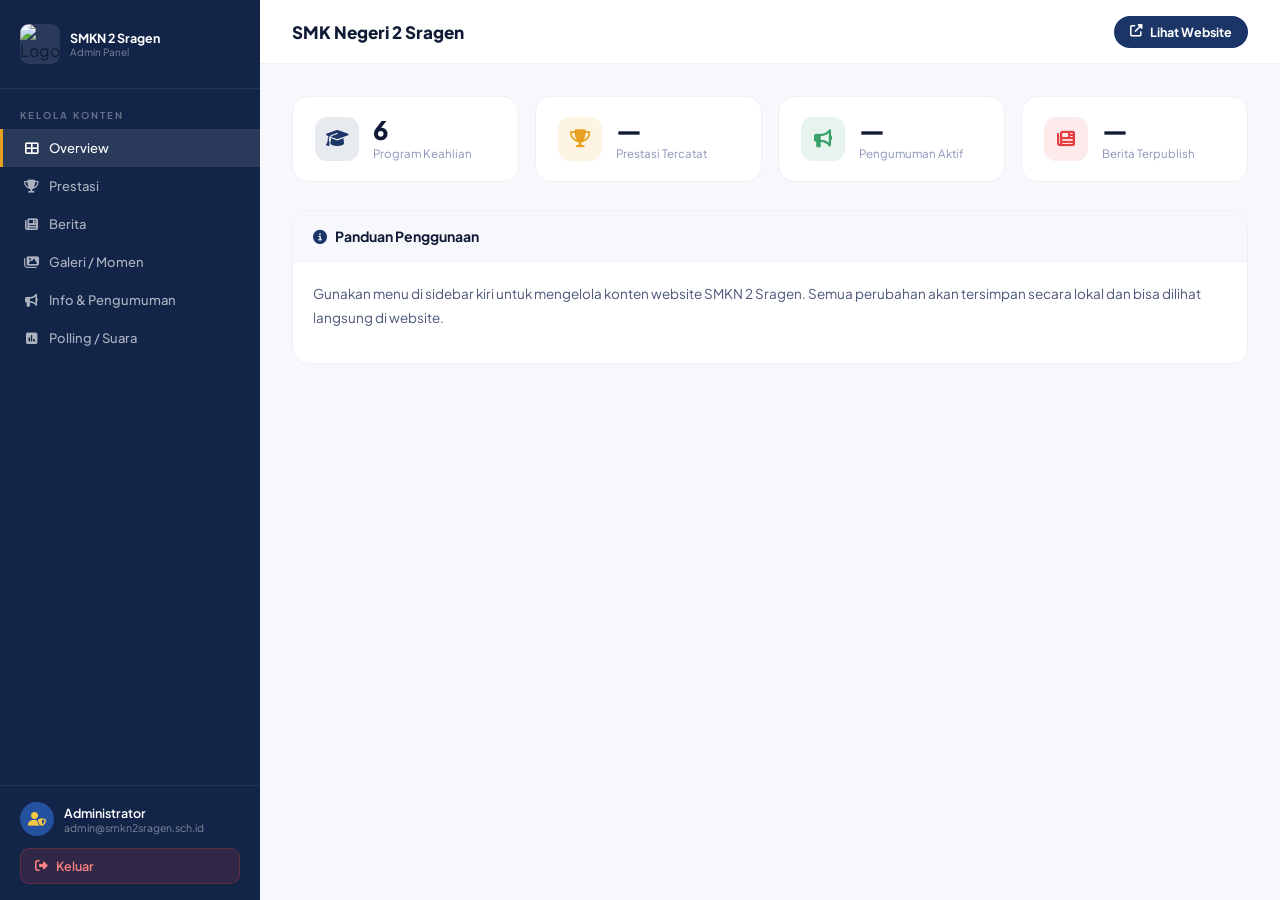
==== commit 1348ce92: "Update dashboard.html" ====
--- a/dashboard.html
+++ b/dashboard.html
@@ -416,7 +416,7 @@
   <!-- Topbar -->
   <div class="topbar">
     <div class="topbar-left">
-      <h2>SMK Negeri 2 Sragen</h2>
+      <h2 id="topbarTitle">SMK Negeri 2 Sragen</h2>
     </div>
     <div class="topbar-right">
       <a href="index.html" target="_blank" class="view-site-btn"><i class="fas fa-external-link-alt"></i> Lihat Website</a>
@@ -532,6 +532,9 @@
         <button class="btn-primary" onclick="openModal('pengumuman')"><i class="fas fa-plus"></i> Tambah Pengumuman</button>
       </div>
       <div class="table-wrap">
+        <div class="table-toolbar">
+  <input class="search-input" placeholder="Cari pengumuman..." oninput="filterTable(this,'tbl-pengumuman')" />
+</div>
         <table id="tbl-pengumuman">
           <thead><tr><th>Tanggal</th><th>Judul Pengumuman</th><th>Kategori</th><th>Status</th><th>Foto</th><th>Aksi</th></tr></thead>
           <tbody>
@@ -929,8 +932,9 @@
     </td>`;
     if (col==='prestasi')   return `<tr><td>${d.medal||'-'}</td><td><strong>${d.nama||'-'}</strong></td><td>${d.tingkat||'-'}</td><td>${d.keterangan||'-'}</td><td>${d.tahun||'-'}</td><td>${d.foto ? `<div style="width:56px;height:40px;border-radius:7px;overflow:hidden;"><img src="${d.foto}" style="width:100%;height:100%;object-fit:cover;" onerror="this.style.display='none'"/></div>` : '<span style="font-size:11px;color:#aaa;">-</span>'}</td>${acts}</tr>`;
     if (col==='berita')     return `<tr><td>${d.tanggal||'-'}</td><td><strong>${d.judul||'-'}</strong></td><td>${d.kategori||'-'}</td><td><span class="status ${d.status==='Publish'?'aktif':'draft'}">${d.status||'Draft'}</span></td>${acts}</tr>`;
-    if (col==='galeri')     return `<tr><td><div style="width:56px;height:40px;border-radius:7px;overflow:hidden;background:#eef0f6;"><img src="${d.foto||''}" style="width:100%;height:100%;object-fit:cover;" onerror="this.style.display='none'"/></div></td><td><strong>${d.judul||'-'}</strong></td><td>${d.kategori||'-'}</td><td><span class="status aktif">${d.status||'Tampil'}</span></td>${acts}</tr>`;
-    if (col==='pengumuman') return `<tr><td>${d.tanggal||'-'}</td><td><strong>${d.judul||'-'}</strong></td><td>${d.kategori||'-'}</td><td><span class="status aktif">${d.status||'Aktif'}</span></td><td>${d.foto ? `<div style="width:56px;height:40px;border-radius:7px;overflow:hidden;"><img src="${d.foto}" style="width:100%;height:100%;object-fit:cover;" onerror="this.style.display='none'"/></div>` : '<span style="font-size:11px;color:#aaa;">-</span>'}</td>${acts}</tr>`;
+    if (col==='galeri')     return `<tr><td><div style="width:56px;height:40px;border-radius:7px;overflow:hidden;background:#eef0f6;"><img src="${d.foto||''}" style="width:100%;height:100%;object-fit:cover;" onerror="this.style.display='none'"/></div></td><td><strong>${d.judul||'-'}</strong></td><td>${d.kategori||'-'}</td><td><span class="status ${d.status==='Tampil'?'aktif':'draft'}">${d.status||'Tampil'}</span>
+</td>${acts}</tr>`;
+    if (col==='pengumuman') return `<tr><td>${d.tanggal||'-'}</td><td><strong>${d.judul||'-'}</strong></td><td>${d.kategori||'-'}</td><td><span class="status ${d.status==='Aktif'?'aktif':'draft'}">${d.status||'Aktif'}</span></td><td>${d.foto ? `<div style="width:56px;height:40px;border-radius:7px;overflow:hidden;"><img src="${d.foto}" style="width:100%;height:100%;object-fit:cover;" onerror="this.style.display='none'"/></div>` : '<span style="font-size:11px;color:#aaa;">-</span>'}</td>${acts}</tr>`;
     if (col==='polling')    return `<tr><td><strong>${(d.pertanyaan||'').slice(0,60)}...</strong></td><td>${d.status||'-'}</td><td style="font-size:12px;color:var(--text-2);">${[0,1,2,3].map(i=> d['pilihan'+(i+1)] ? `${d['pilihan'+(i+1)]}: <b>${d['votes'+i]||0}</b>` : '').filter(Boolean).join(' · ')}</td>${acts}</tr>`;
     return `<tr><td colspan="10">${JSON.stringify(d)}</td></tr>`;
   }
@@ -1089,7 +1093,7 @@
   window._fbSave = async () => {
     if (window._uploadInProgress) { showToast('⏳ Tunggu upload foto selesai dulu!'); return; }
     const inputs = document.getElementById('modalBody').querySelectorAll('input,textarea,select');
-    const data = {}; inputs.forEach(el => { if (el.name) data[el.name] = el.value; });
+    const data = {}; inputs.forEach(el => { if (el.name && el.type !== 'checkbox') data[el.name] = el.value; });
     data.updatedAt = serverTimestamp();
     // Reset votes kalau checkbox dicentang
     const resetVotes = document.querySelector('input[name="resetVotes"]');
@@ -1133,4 +1137,4 @@
 </script>
 
 </body>
-</html>+</html>
